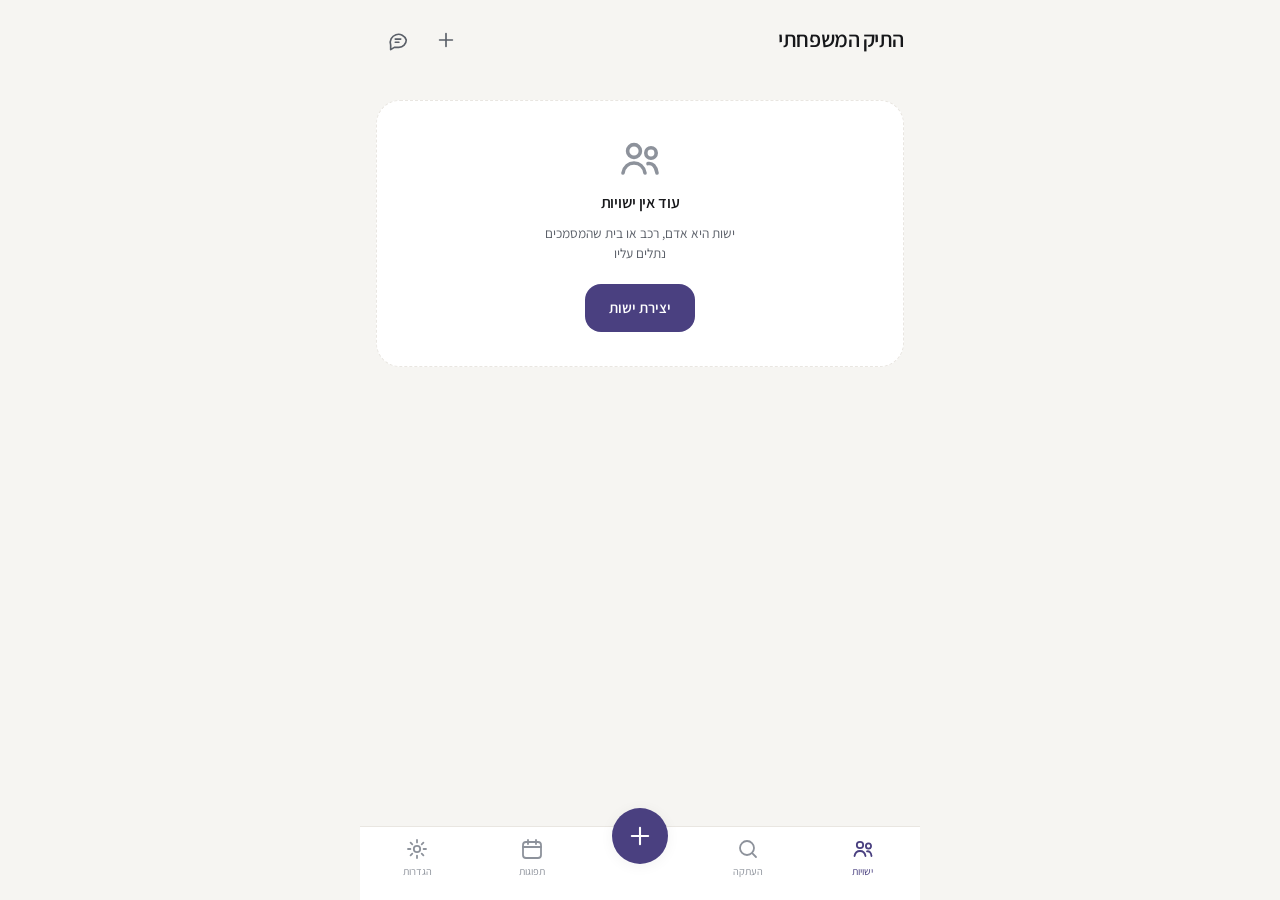
==== index.html @ 71881ee3 "Show the whole document, not the first page of it Two separate things made a multi-page PDF unreadab" ====
<!doctype html>
<html dir="rtl" lang="he">
<head>
<meta charset="utf-8">
<!-- קנה מידה נעול. מה שמתקרב ומתרחק הוא המסמך בצופה ולא האפליקציה.
     ספארי מתעלם מ-user-scalable, ולכן js/app.js:Zoom חוסם גם את המחוות. -->
<meta name="viewport" content="width=device-width, initial-scale=1, maximum-scale=1, minimum-scale=1, user-scalable=no, viewport-fit=cover">
<meta name="color-scheme" content="light">
<meta name="theme-color" content="#F6F5F2">
<title>התיק המשפחתי</title>

<!-- מראת localStorage: מציבה פלטה וכתב לפני ה-CSS, אחרת כל טעינה
     נפתחת בהבזק של פלטת ברירת המחדל. SPEC §3.5 -->
<script>window._BUNDLE_VERSION = '0.11.0';</script>
<script>
(function () {
  var r = document.documentElement;
  var pal = 'a', font = 'assistant';
  try {
    pal = localStorage.getItem('fv.palette') || pal;
    font = localStorage.getItem('fv.typeface') || font;
  } catch (e) { /* גלישה פרטית */ }
  r.setAttribute('data-pal', pal);
  r.setAttribute('data-font', font);
})();
</script>

<link rel="manifest" href="manifest.json">
<link rel="apple-touch-icon" href="icons/apple-touch-icon.png">
<meta name="apple-mobile-web-app-capable" content="yes">
<meta name="apple-mobile-web-app-status-bar-style" content="default">
<meta name="apple-mobile-web-app-title" content="התיק">
<link rel="icon" href="data:image/svg+xml,%3Csvg xmlns='http://www.w3.org/2000/svg' viewBox='0 0 24 24' fill='none' stroke='%234A4080' stroke-width='1.8' stroke-linecap='round'%3E%3Crect x='4' y='10.5' width='16' height='10.5' rx='3'/%3E%3Cpath d='M8 10.5V7.8a4 4 0 018 0v2.7'/%3E%3C/svg%3E">
<link rel="preload" href="fonts/assistant-hebrew.woff2" as="font" type="font/woff2" crossorigin>
<link rel="stylesheet" href="style.css">
</head>
<body>

<svg class="sprite" aria-hidden="true" focusable="false"
     xmlns="http://www.w3.org/2000/svg"
     fill="none" stroke="currentColor" stroke-width="1.8"
     stroke-linecap="round" stroke-linejoin="round">
  <symbol id="i-calendar" viewBox="0 0 24 24"><rect x="3" y="5" width="18" height="16" rx="3"/><path d="M8 3v4M16 3v4M3 10h18"/></symbol>
  <symbol id="i-search" viewBox="0 0 24 24"><circle cx="11" cy="11" r="7"/><path d="M20 20l-3.6-3.6"/></symbol>
  <symbol id="i-users" viewBox="0 0 24 24"><circle cx="9" cy="8" r="3.2"/><path d="M3.5 19c.6-3.2 2.9-5 5.5-5s4.9 1.8 5.5 5"/><circle cx="17.5" cy="9" r="2.6"/><path d="M16 14.3c2.3-.4 4 1.3 4.5 4.7"/></symbol>
  <symbol id="i-settings" viewBox="0 0 24 24"><circle cx="12" cy="12" r="3.2"/><path d="M12 3v2.4M12 18.6V21M21 12h-2.4M5.4 12H3M18.4 5.6l-1.7 1.7M7.3 16.7l-1.7 1.7M18.4 18.4l-1.7-1.7M7.3 7.3L5.6 5.6"/></symbol>
  <symbol id="i-plus" viewBox="0 0 24 24"><path d="M12 5v14M5 12h14"/></symbol>
  <symbol id="i-x" viewBox="0 0 24 24"><path d="M6 6l12 12M18 6L6 18"/></symbol>
  <symbol id="i-check" viewBox="0 0 24 24"><path d="M5 12.5l4.5 4.5L19 7.5"/></symbol>
  <symbol id="i-chevron" viewBox="0 0 24 24"><path d="M6 9l6 6 6-6"/></symbol>
  <symbol id="i-back" viewBox="0 0 24 24"><path d="M15 5l-7 7 7 7"/></symbol>
  <symbol id="i-eye" viewBox="0 0 24 24"><path d="M2.5 12S6 5.8 12 5.8 21.5 12 21.5 12 18 18.2 12 18.2 2.5 12 2.5 12z"/><circle cx="12" cy="12" r="3"/></symbol>
  <symbol id="i-eye-off" viewBox="0 0 24 24"><path d="M4 4l16 16"/><path d="M9.9 5.9A9.6 9.6 0 0112 5.8c6 0 9.5 6.2 9.5 6.2a17 17 0 01-3.2 3.9M6.5 8A17 17 0 002.5 12S6 18.2 12 18.2c1.2 0 2.3-.2 3.3-.6"/><path d="M9.9 9.9a3 3 0 004.2 4.2"/></symbol>
  <symbol id="i-camera" viewBox="0 0 24 24"><path d="M3 8.5A2.5 2.5 0 015.5 6h1.9l1.3-2h6.6l1.3 2h1.9A2.5 2.5 0 0121 8.5v9A2.5 2.5 0 0118.5 20h-13A2.5 2.5 0 013 17.5z"/><circle cx="12" cy="13" r="3.4"/></symbol>
  <symbol id="i-upload" viewBox="0 0 24 24"><path d="M12 16V4M8 8l4-4 4 4"/><path d="M4 15v3.5A2.5 2.5 0 006.5 21h11a2.5 2.5 0 002.5-2.5V15"/></symbol>
  <symbol id="i-paste" viewBox="0 0 24 24"><path d="M9 4.5H7.5A2.5 2.5 0 005 7v11.5A2.5 2.5 0 007.5 21h9a2.5 2.5 0 002.5-2.5V7a2.5 2.5 0 00-2.5-2.5H15"/><rect x="9" y="3" width="6" height="3.2" rx="1.2"/><path d="M9 12h6M9 15.5h4"/></symbol>
  <symbol id="i-edit" viewBox="0 0 24 24"><path d="M4 20h4l10.5-10.5a2.1 2.1 0 00-3-3L5 17z"/><path d="M14.5 6.5l3 3"/></symbol>
  <symbol id="i-trash" viewBox="0 0 24 24"><path d="M4 7h16M9 7V5h6v2M6.5 7l.8 12a2 2 0 002 1.9h5.4a2 2 0 002-1.9l.8-12"/></symbol>
  <symbol id="i-lock" viewBox="0 0 24 24"><rect x="4" y="10.5" width="16" height="10.5" rx="3"/><path d="M8 10.5V7.8a4 4 0 018 0v2.7"/></symbol>
  <symbol id="i-backspace" viewBox="0 0 24 24"><path d="M9.5 5h9A2.5 2.5 0 0121 7.5v9a2.5 2.5 0 01-2.5 2.5h-9L3 12z"/><path d="M12 9.5l5 5M17 9.5l-5 5"/></symbol>
  <symbol id="i-bell" viewBox="0 0 24 24"><path d="M18 16V11a6 6 0 10-12 0v5l-1.5 2.5h15z"/><path d="M10 21h4"/></symbol>
  <symbol id="i-file" viewBox="0 0 24 24"><path d="M14 3H7.5A2.5 2.5 0 005 5.5v13A2.5 2.5 0 007.5 21h9a2.5 2.5 0 002.5-2.5V8z"/><path d="M14 3v5h5"/></symbol>
  <symbol id="i-image" viewBox="0 0 24 24"><rect x="3" y="5" width="18" height="14" rx="3"/><circle cx="8.5" cy="10" r="1.6"/><path d="M4 17l4.5-4.5L13 17l3-3 4 4"/></symbol>
  <symbol id="i-folder" viewBox="0 0 24 24"><path d="M3 7.5A2.5 2.5 0 015.5 5h3.2l1.8 2.4h8A2.5 2.5 0 0121 9.9v7.6a2.5 2.5 0 01-2.5 2.5h-13A2.5 2.5 0 013 17.5z"/><path d="M12 11.5v5M9.5 14h5"/></symbol>
  <symbol id="i-person" viewBox="0 0 24 24"><circle cx="12" cy="8" r="3.6"/><path d="M5 20c.8-3.9 3.6-6 7-6s6.2 2.1 7 6"/></symbol>
  <symbol id="i-car" viewBox="0 0 24 24"><path d="M4 16.5V13l1.8-4.4A2.5 2.5 0 018.1 7h7.8a2.5 2.5 0 012.3 1.6L20 13v3.5"/><path d="M3.5 13h17"/><circle cx="7.5" cy="16.5" r="1.7"/><circle cx="16.5" cy="16.5" r="1.7"/></symbol>
  <symbol id="i-home" viewBox="0 0 24 24"><path d="M4 10.5L12 4l8 6.5V19a2 2 0 01-2 2H6a2 2 0 01-2-2z"/><path d="M9.5 21v-6h5v6"/></symbol>
  <symbol id="i-card" viewBox="0 0 24 24"><rect x="3" y="5.5" width="18" height="13" rx="2.5"/><circle cx="8.5" cy="11" r="2"/><path d="M5.5 16c.5-1.9 1.6-2.7 3-2.7s2.5.8 3 2.7"/><path d="M14 10h4.5M14 13h4.5"/></symbol>
  <symbol id="i-passport" viewBox="0 0 24 24"><rect x="5" y="3" width="14" height="18" rx="2.5"/><circle cx="12" cy="10" r="3.2"/><path d="M9 17h6"/></symbol>
  <symbol id="i-license" viewBox="0 0 24 24"><rect x="3" y="5.5" width="18" height="13" rx="2.5"/><path d="M7 10h4M7 13.5h6M15 10h2M15 13.5h2"/></symbol>
  <symbol id="i-gauge" viewBox="0 0 24 24"><path d="M4.5 17a8.5 8.5 0 1115 0"/><path d="M12 14l3.5-3.5"/><circle cx="12" cy="17" r="1"/></symbol>
  <symbol id="i-shield" viewBox="0 0 24 24"><path d="M12 3l7 2.8v5.6c0 4-2.8 7.6-7 9.6-4.2-2-7-5.6-7-9.6V5.8z"/></symbol>
  <symbol id="i-heart" viewBox="0 0 24 24"><path d="M12 20s-7-4.4-7-9.2A4 4 0 0112 8.6 4 4 0 0119 10.8C19 15.6 12 20 12 20z"/></symbol>
  <symbol id="i-cross" viewBox="0 0 24 24"><rect x="4" y="4" width="16" height="16" rx="4"/><path d="M12 8.5v7M8.5 12h7"/></symbol>
  <symbol id="i-cert" viewBox="0 0 24 24"><rect x="4" y="4" width="16" height="12" rx="2.5"/><path d="M8 8.5h8M8 12h4"/><path d="M9 16v4l3-1.6L15 20v-4"/></symbol>
  <symbol id="i-chat" viewBox="0 0 24 24"><path d="M21 12a8 8 0 01-8 8H8l-4 2.5V17.4A8 8 0 1121 12z"/><path d="M9 11h6M9 14.5h4"/></symbol>
  <symbol id="i-share" viewBox="0 0 24 24"><path d="M12 15V4"/><path d="M8.5 7.5L12 4l3.5 3.5"/><path d="M5 13v5.5A2.5 2.5 0 007.5 21h9a2.5 2.5 0 002.5-2.5V13"/></symbol>
  <symbol id="i-rename" viewBox="0 0 24 24"><path d="M4 20h4l10.5-10.5a2.1 2.1 0 00-3-3L5 17z"/><path d="M14.5 6.5l3 3"/><path d="M3 4h6"/></symbol>
  <symbol id="i-grip" viewBox="0 0 24 24"><path d="M9 6h.01M15 6h.01M9 12h.01M15 12h.01M9 18h.01M15 18h.01" stroke-width="2.6"/></symbol>
  <symbol id="i-history" viewBox="0 0 24 24"><path d="M3.5 12a8.5 8.5 0 108.5-8.5A8.4 8.4 0 006 6.4"/><path d="M3.5 3.5v3.4h3.4"/><path d="M12 7.5V12l3 2"/></symbol>
  <symbol id="i-zoom-in" viewBox="0 0 24 24"><circle cx="11" cy="11" r="7"/><path d="M20 20l-3.6-3.6M11 8.2v5.6M8.2 11h5.6"/></symbol>
  <symbol id="i-zoom-out" viewBox="0 0 24 24"><circle cx="11" cy="11" r="7"/><path d="M20 20l-3.6-3.6M8.2 11h5.6"/></symbol>
  <symbol id="i-doc" viewBox="0 0 24 24"><rect x="5" y="3" width="14" height="18" rx="2.5"/><path d="M8.5 8h7M8.5 12h7M8.5 16h4"/></symbol>
</svg>

<main id="app" class="app"></main>

<script src="js/config.js"></script>
<script src="js/util.js"></script>
<script src="js/kinds.js"></script>
<script src="js/doctypes.js"></script>
<script src="js/versions.js"></script>
<script src="js/db.js"></script>
<script src="js/settings.js"></script>
<script src="js/vault.js"></script>
<script src="js/files.js"></script>
<script src="js/share.js"></script>
<script src="js/mrz.js"></script>
<script src="js/gemini.js"></script>
<script src="js/parse.js"></script>
<script src="js/expiry.js"></script>
<script src="js/drive.js"></script>
<script src="js/bridge.js"></script>
<script src="js/sync.js"></script>
<script src="js/search.js"></script>
<script src="js/chat.js"></script>
<script src="js/ui.js"></script>
<script src="js/forms.js"></script>
<script src="js/screens.js"></script>
<script src="js/app.js"></script>
</body>
</html>
---- style.css ----
/* התיק המשפחתי — design-prompt.md הוא המקור. כל צבע כאן הוא טוקן. */

/* Assistant, מתארח עצמית. Google Fonts דרך CDN שובר את הבטחת האופליין
   של האפליקציה — טעינה ראשונה במכשיר חדש עלולה ליפול והכתב יקרוס.
   שני תת-סטים בלבד: עברית לממשק, לטינית לערכים. 29KB יחד. DEC-06 */
@font-face {
  font-family: "Assistant";
  font-style: normal;
  font-weight: 400 700;
  font-display: swap;
  src: url("fonts/assistant-hebrew.woff2") format("woff2");
  unicode-range: U+0307-0308, U+0590-05FF, U+200C-2010, U+20AA, U+25CC, U+FB1D-FB4F;
}
@font-face {
  font-family: "Assistant";
  font-style: normal;
  font-weight: 400 700;
  font-display: swap;
  src: url("fonts/assistant-latin.woff2") format("woff2");
  unicode-range: U+0000-00FF, U+0131, U+0152-0153, U+02BB-02BC, U+02C6, U+02DA, U+02DC, U+0304, U+0308, U+0329, U+2000-206F, U+20AC, U+2122, U+2191, U+2193, U+2212, U+2215, U+FEFF, U+FFFD;
}

/* ============ טוקנים ============ */
:root {
  /* נייטרלים — זהים בכל הפלטות */
  --bg:        #F6F5F2;
  --surface:   #FFFFFF;
  --surface-2: #FAF9F7;
  --ink:       #16171A;
  --ink-2:     #5A5F68;
  --ink-3:     #8D929B;
  --line:      #E9E6E1;

  /* קשת התפוגה. "תקין" ניטרלי, ללא צבע — DEC-05 */
  --exp-past-fg: #B02419;  --exp-past-bg: #FCEBE9;
  --exp-d30-fg:  #A05A00;  --exp-d30-bg:  #FDF1E2;
  --exp-d90-fg:  #7A6320;  --exp-d90-bg:  #FAF4E2;

  --shadow: 0 2px 14px rgba(18, 19, 24, .055);

  --r-card:  24px;
  --r-sheet: 28px;
  --r-row:   14px;
  --r-btn:   16px;
  --r-pill:  999px;

  --dur-fast: 120ms;
  --dur-base: 200ms;
  --ease: cubic-bezier(.2, .8, .2, 1);

  --nav-h: 74px;
}

/* פלטות — טוקנים בלבד. DEC-06 */
:root[data-pal="a"] { --accent:#4A4080; --accent-strong:#3A3166; --accent-soft:#EDEBF6; --accent-on:#fff; }
:root[data-pal="b"] { --accent:#1F5350; --accent-strong:#163E3C; --accent-soft:#E4EFEE; --accent-on:#fff; }
:root[data-pal="c"] {
  --accent:#A9492E; --accent-strong:#8A3A24; --accent-soft:#F7E9E4; --accent-on:#fff;
  /* הדריסה היחידה המותרת מחוץ לטוקני האקסנט: טרקוטה מתנגשת ב"פג" */
  --exp-past-fg:#9B1C2E; --exp-past-bg:#FAEAEC;
}

/* ============ בסיס ============ */
* { box-sizing: border-box; }

html, body { height: 100%; }

body {
  margin: 0;
  background: var(--bg);
  color: var(--ink);
  font-family: system-ui, -apple-system, "Segoe UI", Roboto, "Helvetica Neue", Arial, sans-serif;
  font-size: 15px;
  line-height: 1.5;
  -webkit-font-smoothing: antialiased;
  overflow-wrap: anywhere;
}

:root[data-font="assistant"] body {
  font-family: "Assistant", system-ui, -apple-system, "Segoe UI", Roboto, sans-serif;
}

h1, h2, h3 { margin: 0; line-height: 1.25; letter-spacing: -.02em; text-wrap: balance; }
p { margin: 0; }
button { font: inherit; color: inherit; }
.sprite { position: absolute; width: 0; height: 0; overflow: hidden; }
.hidden-input { position: fixed; inset-inline-start: -9999px; width: 1px; height: 1px; opacity: 0; }

:focus-visible { outline: 2px solid var(--accent); outline-offset: 2px; border-radius: 6px; }

/* מאפייני ההצגה על תג ה-sprite אינם עוברים דרך <use> — הם חייבים לשבת
   על מופע האייקון עצמו, ומשם הם יורשים אל תוך ה-shadow tree. */
.ic {
  flex: none;
  fill: none;
  stroke: currentColor;
  stroke-width: 1.8;
  stroke-linecap: round;
  stroke-linejoin: round;
}
.i-flip { transform: scaleX(-1); }

.app {
  max-width: 560px;
  margin-inline: auto;
  padding: 8px 16px calc(var(--nav-h) + 34px);
  min-height: 100%;
}
body.locked .app { padding: 0; }

/* ============ טיפוגרפיה ============ */
.scr-title { font-size: 22px; font-weight: 600; }
.scr-head { display: flex; align-items: center; gap: 8px; padding: 10px 0 14px; }
.scr-head .scr-title { flex: 1; min-width: 0; overflow: hidden; text-overflow: ellipsis; white-space: nowrap; }
.scr-actions { display: flex; gap: 4px; }
.bucket-h { font-size: 13px; color: var(--ink-2); font-weight: 500; margin: 18px 2px 8px; }
.muted { color: var(--ink-2); }
.small { font-size: 13px; }
.sect-h { font-size: 13px; color: var(--ink-2); font-weight: 500; margin: 20px 2px 8px; }

/* ============ כרטיס ============ */
.card {
  display: flex; align-items: center; gap: 12px; width: 100%;
  background: var(--surface); border: 0; border-radius: var(--r-card);
  box-shadow: var(--shadow); padding: 14px; text-align: start; cursor: pointer;
  transition: transform var(--dur-fast) var(--ease);
}
.card + .card { margin-top: 10px; }
.card:active { transform: scale(.97); }
.card-b { flex: 1; min-width: 0; display: flex; flex-direction: column; }
.card-t { font-size: 15px; font-weight: 600; letter-spacing: -.01em; overflow: hidden; text-overflow: ellipsis; white-space: nowrap; }
.card-s { font-size: 13px; color: var(--ink-2); margin-top: 2px; }
.card-go { flex: none; color: var(--ink-3); display: grid; place-items: center; }
.egroup, .dgroup { display: flex; flex-direction: column; }
.egroup .card + .card, .dgroup .card + .card { margin-top: 10px; }
.card-grip { flex: none; color: var(--ink-3); display: grid; place-items: center; opacity: .4; }

/* לחיצה ארוכה על כרטיס היא מחווה של האפליקציה, ולכן המערכת לא מקבלת
   אותה: בלי שתי השורות האלה iOS מקפיץ בועת בחירה ומבטל את הגרירה. */
.egroup .card, .dgroup .card {
  -webkit-touch-callout: none;
  user-select: none;
  -webkit-user-select: none;
}
.egroup.reordering, .dgroup.reordering { touch-action: none; }
.egroup.reordering .card-grip, .dgroup.reordering .card-grip { opacity: 1; }
.card.dragging {
  opacity: .92; box-shadow: 0 8px 24px rgba(18, 19, 24, .18);
  transform: scale(1.02); position: relative; z-index: 2;
}
.card-old { opacity: .72; }
.card-ic { flex: none; width: 40px; height: 40px; border-radius: var(--r-pill); background: var(--surface-2); color: var(--ink-2); display: grid; place-items: center; }

.av {
  flex: none; width: 40px; height: 40px; border-radius: var(--r-pill);
  display: grid; place-items: center; color: #fff; font-size: 15px; font-weight: 600;
  overflow: hidden;
}
.av img { width: 100%; height: 100%; object-fit: cover; display: block; }
.av-lg { width: 64px; height: 64px; font-size: 24px; }

.av-row { display: flex; align-items: center; gap: 14px; }
.av-host { flex: none; }
.av-acts { display: flex; flex-direction: column; gap: 6px; align-items: flex-start; }
.av-acts .btn { margin-top: 0; padding: 8px 16px; font-size: 13.5px; }

/* ============ צ׳יפ ============ */
.chip {
  font-size: 12px; font-weight: 500; padding: 4px 10px; border-radius: var(--r-pill);
  white-space: nowrap; font-variant-numeric: tabular-nums; flex: none;
}
.chip.past { background: var(--exp-past-bg); color: var(--exp-past-fg); }
.chip.d30  { background: var(--exp-d30-bg);  color: var(--exp-d30-fg); }
.chip.d90  { background: var(--exp-d90-bg);  color: var(--exp-d90-fg); }
.chip.ok   { background: transparent; color: var(--ink-2); padding-inline: 0; }
.chip.verify { background: var(--exp-d30-bg); color: var(--exp-d30-fg); font-size: 11px; padding: 2px 8px; }

.fold {
  width: 100%; display: flex; align-items: center; justify-content: space-between; gap: 8px;
  background: transparent; border: 1px solid var(--line); border-radius: var(--r-row);
  padding: 12px 14px; margin-top: 12px; font-size: 14px; color: var(--ink-2); cursor: pointer;
  transition: transform var(--dur-fast) var(--ease);
}
.fold:active { transform: scale(.97); }
.fold.open .ic { transform: rotate(180deg); }
.fold + div .card:first-child { margin-top: 10px; }

/* ============ שורת שדה ============ */
.rows { background: var(--surface); border-radius: var(--r-card); box-shadow: var(--shadow); overflow: hidden; }
.rows + .rows, .rows + .notes, .rows + .files { margin-top: 12px; }

.row {
  display: flex; align-items: center; gap: 10px; width: 100%;
  min-height: 56px; padding: 9px 14px;
  border-bottom: 1px solid var(--line); cursor: pointer; text-align: start;
  transition: transform var(--dur-fast) var(--ease);
}
.rows .row:last-child { border-bottom: 0; }
.row:active { transform: scale(.97); }
.row-b { flex: 1; min-width: 0; display: flex; flex-direction: column; }
.row-l { display: flex; align-items: center; gap: 6px; font-size: 13px; color: var(--ink-2); line-height: 1.35; }
.row-v {
  font-size: 17px; font-weight: 500; color: var(--ink); margin-top: 1px;
  font-variant-numeric: tabular-nums; letter-spacing: .01em;
  overflow: hidden; text-overflow: ellipsis; white-space: nowrap;
}
.row-multi .row-v { white-space: pre-wrap; }
.row-sub { font-size: 12px; color: var(--ink-3); margin-top: 1px; }

.eye {
  flex: none; width: 44px; height: 44px; border: 0; border-radius: var(--r-pill);
  background: transparent; color: var(--ink-3); display: grid; place-items: center; cursor: pointer;
}
.eye:hover { background: var(--surface-2); color: var(--ink-2); }

/* מצב פרטיות — מחלקה אחת. עובד רק כי כל ערך רגיש עובר את הפורמטר */
body.privacy .sens { filter: blur(6px); user-select: none; }

/* ============ חיפוש ============ */
.search {
  display: flex; align-items: center; gap: 9px; background: var(--surface);
  border-radius: var(--r-row); box-shadow: var(--shadow); padding: 4px 14px;
  color: var(--ink-3); margin-bottom: 16px;
}
.search-i {
  flex: 1; min-width: 0; border: 0; background: transparent; color: var(--ink);
  font: inherit; font-size: 15px; padding: 12px 0; outline: none;
}
.search-i::placeholder { color: var(--ink-3); }
/* כפתור הניקוי המובנה של type=search מגיע בכחול של הדפדפן ושובר את האקסנט */
.search-i::-webkit-search-cancel-button { appearance: none; display: none; }

/* ============ באנר ============ */
.notice {
  display: flex; align-items: center; gap: 10px; padding: 11px 14px;
  background: var(--accent-soft); color: var(--accent-strong);
  border-radius: var(--r-row); font-size: 13.5px; font-weight: 500; margin-bottom: 14px;
}
.notice span { flex: 1; }
.notice-go {
  display: flex; align-items: center; gap: 10px; flex: 1; min-width: 0;
  background: transparent; border: 0; padding: 0; text-align: start;
  color: inherit; font: inherit; font-weight: 500; cursor: pointer;
}
button.notice { width: 100%; border: 0; text-align: start; font: inherit; font-weight: 500; cursor: pointer; }
.notice-warn { background: var(--exp-d30-bg); color: var(--exp-d30-fg); }
.notice-info { background: var(--surface-2); color: var(--ink-2); }

.checks { background: var(--surface); border-radius: var(--r-card); box-shadow: var(--shadow); padding: 6px 14px; margin-top: 12px; }
.chk {
  display: flex; align-items: center; gap: 11px; width: 100%; padding: 11px 0;
  background: transparent; border: 0; border-bottom: 1px solid var(--line);
  text-align: start; font-size: 15px; cursor: pointer;
  transition: transform var(--dur-fast) var(--ease);
}
.chk:last-child { border-bottom: 0; }
.chk:active { transform: scale(.97); }
.chk .box { flex: none; width: 20px; height: 20px; border-radius: 6px; border: 1.8px solid var(--ink-3); }
.chk.on .box { background: var(--accent); border-color: var(--accent); }
.chk-y { color: var(--ink-3); font-size: 13px; margin-inline-start: 8px; font-variant-numeric: tabular-nums; }
.chk-b { display: flex; flex-direction: column; gap: 2px; min-width: 0; }
.chk-was { font-size: 12.5px; color: var(--ink-3); }

/* ============ מצב ריק ============ */
.empty {
  display: flex; flex-direction: column; align-items: center; gap: 8px; text-align: center;
  border: 1.5px dashed var(--line); border-radius: var(--r-card);
  background: var(--surface); padding: 34px 22px; margin-top: 24px; color: var(--ink-3);
}
.empty-t { font-size: 16px; font-weight: 600; color: var(--ink); letter-spacing: -.01em; }
.empty-s { font-size: 13.5px; color: var(--ink-2); max-width: 30ch; }
.empty-act { width: 100%; cursor: pointer; transition: transform var(--dur-fast) var(--ease); }
.empty-act:active { transform: scale(.97); }
.empty-act .btn { pointer-events: none; }
body.dragging .empty { border-color: var(--accent); background: var(--accent-soft); }

/* ============ כפתורים ============ */
.btn {
  border: 0; border-radius: var(--r-btn); background: var(--accent); color: var(--accent-on);
  font-size: 15px; font-weight: 600; padding: 13px 24px; cursor: pointer; margin-top: 12px;
  transition: transform var(--dur-fast) var(--ease);
}
.btn:active { transform: scale(.97); }
.btn.wide { width: 100%; }
.btn.ghost { background: transparent; color: var(--accent); border: 1px solid var(--accent); }
.btn.danger { background: var(--exp-past-fg); color: #fff; }
.btn.ghost.danger { background: transparent; color: var(--exp-past-fg); border-color: var(--exp-past-fg); }

.iconbtn {
  flex: none; width: 44px; height: 44px; border: 0; border-radius: var(--r-pill);
  background: transparent; color: var(--ink-2); display: grid; place-items: center; cursor: pointer;
  transition: transform var(--dur-fast) var(--ease);
}
.iconbtn:hover { background: var(--surface-2); color: var(--ink); }
.iconbtn:active { transform: scale(.97); }

/* ============ מסמך ============ */
.scr-flush { }
.doc-head { background: var(--surface); border-radius: var(--r-card); box-shadow: var(--shadow); overflow: hidden; margin-bottom: 12px; }
/* `object-position` בראש התמונה ולא במרכזה. תעודת זהות עם ספח מצולמת
   כמלבן גבוה, והמרכז שלו הוא הספח — כלומר בדיוק החלק שאינו התעודה.
   העוגן הוויזואלי אמור להראות את מה שמזהה את המסמך. */
.anchor { display: block; width: 100%; aspect-ratio: 16/10; object-fit: cover; object-position: 50% 0; background: var(--surface-2); border: 0; cursor: pointer; }
.anchor-pdf { aspect-ratio: auto; max-height: 260px; overflow: hidden; background: var(--surface-2); }
.anchor-pdf .pdf-page { border-radius: 0; box-shadow: none; }
.anchor-pdf .empty { margin: 0; border: 0; }
.anchor-none { height: 4px; background: var(--accent-soft); }
.doc-meta { display: flex; align-items: center; justify-content: space-between; gap: 10px; padding: 14px; }

.notes { background: var(--surface); border-radius: var(--r-card); box-shadow: var(--shadow); padding: 14px; margin-top: 12px; white-space: pre-wrap; }
.notes-l { font-size: 13px; color: var(--ink-2); margin-bottom: 4px; }

.files, .staged { background: var(--surface); border-radius: var(--r-card); box-shadow: var(--shadow); padding: 12px 14px; margin-top: 12px; }
.files-h { font-size: 13px; color: var(--ink-2); font-weight: 500; margin-bottom: 6px; }
.file-row { display: flex; align-items: center; gap: 10px; padding: 9px 0; border-bottom: 1px solid var(--line); cursor: pointer; color: var(--ink-2); }
.file-row:last-of-type { border-bottom: 0; }
.file-n { flex: 1; min-width: 0; color: var(--ink); font-size: 14px; overflow: hidden; text-overflow: ellipsis; white-space: nowrap; }
.file-s { font-size: 12px; color: var(--ink-3); font-variant-numeric: tabular-nums; white-space: nowrap; }

/* ============ טפסים ============ */
.form { display: flex; flex-direction: column; gap: 12px; }
.f-g { display: flex; flex-direction: column; gap: 5px; }
.f-l { font-size: 13px; color: var(--ink-2); }
.f-i {
  width: 100%; background: var(--surface); color: var(--ink);
  border: 1px solid var(--line); border-radius: var(--r-row);
  padding: 12px 14px; font: inherit; font-size: 16px; outline: none;
  font-variant-numeric: tabular-nums;
}
.f-i:focus { border-color: var(--accent); }
.f-multi { resize: vertical; min-height: 56px; font-variant-numeric: normal; }
select.f-i { appearance: none; background-image: none; }
.f-err { font-size: 12px; color: var(--exp-d30-fg); min-height: 0; }
.f-err:empty { display: none; }
.form-err { font-size: 13.5px; color: var(--exp-past-fg); margin-top: 10px; }
.form-err:empty { display: none; }

/* ============ בורר מסגרת ============ */
.crop { display: flex; flex-direction: column; gap: 8px; }
.crop-box {
  position: relative; width: 100%; aspect-ratio: 16/10; overflow: hidden;
  border-radius: var(--r-card); background: var(--surface-2);
  cursor: grab; touch-action: none; box-shadow: var(--shadow);
}
.crop-box.crop-drag { cursor: grabbing; }
.crop-box.crop-flat { cursor: default; }

/* אווטאר: המסגרת היא העיגול עצמו, ולכן היא בגודל שאפשר לגרור בו —
   עיגול של 40px אינו משטח גרירה. */
.crop-box.crop-circle {
  width: 180px; aspect-ratio: 1; border-radius: var(--r-pill);
  margin-inline: auto;
}
.crop-circle::after { display: none; }
.crop-img { display: block; width: 100%; height: 100%; object-fit: cover; pointer-events: none; }

/* קווי שליש — רומזים שהמסגרת ניתנת להזזה, בלי להתחרות בתמונה */
.crop-box::after {
  content: ''; position: absolute; inset: 0; pointer-events: none;
  background:
    linear-gradient(to bottom, rgba(255,255,255,.5) 1px, transparent 1px) 0 33.33% / 100% 33.34%,
    linear-gradient(to bottom, rgba(255,255,255,.5) 1px, transparent 1px) 0 66.66% / 100% 33.34%;
  background-repeat: no-repeat; opacity: .55;
}
.crop-box.crop-flat::after { display: none; }

.crop-range { width: 100%; accent-color: var(--accent); }
.crop-range:disabled { opacity: .4; }

.swatches { display: flex; flex-wrap: wrap; gap: 8px; }
.sw { width: 34px; height: 34px; border-radius: var(--r-pill); border: 2px solid transparent; cursor: pointer; }
.sw.on { border-color: var(--ink); }

/* ============ הגדרות ============ */
.sect { background: var(--surface); border-radius: var(--r-card); box-shadow: var(--shadow); padding: 6px 14px 14px; }
.sect + .sect { margin-top: 12px; }
.sect .sect-h { margin: 12px 0 8px; }
.sect .f-g { margin: 14px 0 4px; }
.sect > p.muted { margin: 10px 0 4px; }
.set-row { display: flex; align-items: center; justify-content: space-between; gap: 12px; padding: 10px 0; border-bottom: 1px solid var(--line); }
.set-row:last-child { border-bottom: 0; }
.set-row.col { flex-direction: column; align-items: stretch; gap: 8px; }
.set-b { display: flex; flex-direction: column; min-width: 0; }
.set-l { font-size: 15px; }
.set-s { font-size: 12.5px; color: var(--ink-2); }

/* הוראות מקופלות — נוכחות כשצריך, ולא רועשות כשלא */
.howto { margin: 12px 0 4px; }
.howto summary { font-size: 13.5px; color: var(--accent); cursor: pointer; }
.steps { margin: 10px 0 0; padding-inline-start: 20px; font-size: 13px; color: var(--ink-2); }
.steps li { margin-bottom: 5px; }
.steps bdi { color: var(--ink); font-weight: 500; }

.seg { display: flex; gap: 6px; flex-wrap: wrap; }
.seg-b {
  display: flex; align-items: center; gap: 7px; border: 1px solid var(--line);
  background: transparent; border-radius: var(--r-pill); padding: 8px 14px;
  font-size: 13.5px; color: var(--ink-2); cursor: pointer;
  transition: transform var(--dur-fast) var(--ease);
}
.seg-b:active { transform: scale(.97); }
.seg-b[aria-pressed="true"] { border-color: var(--accent); color: var(--accent); background: var(--accent-soft); }
.seg-sw { width: 14px; height: 14px; border-radius: var(--r-pill); flex: none; }

.switch {
  flex: none; width: 48px; height: 28px; border-radius: var(--r-pill);
  border: 1px solid var(--line); background: var(--surface-2); cursor: pointer;
  padding: 0; position: relative;
}
.switch i {
  position: absolute; inset-block-start: 2px; inset-inline-start: 2px;
  width: 22px; height: 22px; border-radius: var(--r-pill); background: var(--ink-3);
  transition: inset-inline-start var(--dur-base) var(--ease), background var(--dur-base) var(--ease);
}
.switch[aria-checked="true"] { background: var(--accent-soft); border-color: var(--accent); }
.switch[aria-checked="true"] i { inset-inline-start: 22px; background: var(--accent); }

/* ============ סרגל ו-FAB ============ */
.nav {
  position: fixed; inset-inline: 0; bottom: 0; z-index: 20;
  height: calc(var(--nav-h) + env(safe-area-inset-bottom));
  padding-bottom: env(safe-area-inset-bottom);
  background: var(--surface); border-top: 1px solid var(--line);
  display: flex; align-items: flex-start; padding-top: 9px;
  max-width: 560px; margin-inline: auto;
}
body.locked .nav, body.locked .fab { display: none; }
.nav-i {
  flex: 1; display: flex; flex-direction: column; align-items: center; gap: 3px;
  background: transparent; border: 0; font-size: 10.5px; color: var(--ink-3); cursor: pointer;
  transition: transform var(--dur-fast) var(--ease);
}
.nav-i:active { transform: scale(.97); }
.nav-i.on { color: var(--accent); }
.nav-gap { flex: 1; }

.fab {
  position: fixed; bottom: calc(36px + env(safe-area-inset-bottom)); z-index: 21;
  inset-inline-start: 50%; transform: translateX(50%);
  width: 56px; height: 56px; border-radius: var(--r-pill);
  background: var(--accent); color: var(--accent-on); border: 0;
  display: grid; place-items: center; cursor: pointer; box-shadow: var(--shadow);
  transition: transform var(--dur-fast) var(--ease);
}
.fab:active { transform: translateX(50%) scale(.97); }

/* ============ גיליון ============ */
.backdrop {
  position: fixed; inset: 0; z-index: 40; background: rgba(20, 21, 26, .34);
  display: flex; align-items: flex-end; justify-content: center;
  opacity: 0; transition: opacity var(--dur-base) var(--ease);
}
.backdrop.in { opacity: 1; }
.sheet {
  width: 100%; max-width: 560px; max-height: 88vh; overflow-y: auto;
  background: var(--bg); border-radius: var(--r-sheet) var(--r-sheet) 0 0;
  padding: 6px 16px calc(20px + env(safe-area-inset-bottom));
  transform: translateY(14px); transition: transform var(--dur-base) var(--ease);
}
.backdrop.in .sheet { transform: none; }
.sheet-h { display: flex; align-items: center; gap: 8px; padding: 8px 0 12px; position: sticky; top: 0; background: var(--bg); z-index: 1; }
.sheet-h h2 { flex: 1; font-size: 18px; font-weight: 600; }
.sheet-p { color: var(--ink-2); font-size: 14.5px; }
.sheet-actions { display: flex; gap: 10px; margin-top: 16px; }
.sheet-actions .btn { flex: 1; margin-top: 0; }
.sheet-actions.col { flex-direction: column; }
.sheet-full { max-height: 94vh; }

.routes { display: flex; flex-direction: column; gap: 8px; }
.route {
  display: flex; align-items: center; gap: 12px; width: 100%; text-align: start;
  background: var(--surface); border: 0; border-radius: var(--r-card);
  box-shadow: var(--shadow); padding: 14px; cursor: pointer; color: var(--accent);
  transition: transform var(--dur-fast) var(--ease);
}
.route:active { transform: scale(.97); }
.route-t { display: block; font-size: 15px; font-weight: 600; color: var(--ink); }
.route-s { display: block; font-size: 13px; color: var(--ink-2); }

.paste-target {
  min-height: 120px; margin-top: 12px;
  border: 1.5px dashed var(--accent); border-radius: var(--r-card);
  background: var(--accent-soft); color: var(--accent-strong);
  display: grid; place-items: center; padding: 20px; outline: none;
  font-size: 15px; text-align: center;
}
.paste-target:focus-visible { outline: 2px solid var(--accent); outline-offset: 2px; }
.paste-hint { pointer-events: none; }

.viewer { display: flex; flex-direction: column; gap: 10px; }
.viewer-img { display: block; width: 100%; height: auto; border-radius: var(--r-row); }

/* משטח הזום. `touch-action: none` — שתי המחוות נכתבות ב-UI.zoomable,
   כדי שהדפדפן לא ייקח לעצמו את הגלילה באמצע צביטה. */
.zoom-stage {
  overflow: auto; max-height: 74vh; touch-action: none; overscroll-behavior: contain;
  border-radius: var(--r-row); background: var(--surface-2);
  -webkit-overflow-scrolling: touch;
}
.zoom-stage.zoomed { cursor: grab; }
.zoom-inner { width: 100%; display: flex; flex-direction: column; gap: 10px; }
.zoom-inner > * { flex: none; }

.viewer-bar {
  display: flex; align-items: center; gap: 6px; position: sticky; bottom: 0;
  background: var(--bg); padding-top: 6px;
}
.viewer-hint { flex: 1; font-size: 12.5px; color: var(--ink-3); text-align: center; }
/* המקום השמור לעמוד. `aspect-ratio` נכתב בקוד מהמידות האמיתיות של העמוד,
   ולכן הגובה נכון עוד לפני שהעמוד צויר — והגלילה אינה קופצת כשהוא נצבע. */
.pdf-page {
  display: block; width: 100%; overflow: hidden;
  border-radius: var(--r-row); box-shadow: var(--shadow); background: #fff;
}
.pdf-page canvas { display: block; width: 100%; height: auto; }

/* ============ מסך נעילה ומקלדת ============ */
.lock {
  min-height: 100svh; display: flex; flex-direction: column; align-items: center;
  padding: 14vh 26px calc(26px + env(safe-area-inset-bottom)); background: var(--bg);
}
.lock-mark { color: var(--accent); margin-bottom: 20px; }
.lock-t { font-size: 17px; font-weight: 600; letter-spacing: -.01em; }
.lock-s { font-size: 13px; color: var(--ink-2); margin-top: 4px; }

.dots { display: flex; gap: 13px; margin: 30px 0 auto; }
.sheet .dots { margin: 22px 0 26px; justify-content: center; }
.dot { width: 12px; height: 12px; border-radius: var(--r-pill); border: 1.8px solid var(--ink-3); }
.dot.on { background: var(--accent); border-color: var(--accent); }
.shake { animation: shake 320ms var(--ease); }
@keyframes shake {
  0%,100% { transform: translateX(0); }
  20% { transform: translateX(-7px); }
  40% { transform: translateX(7px); }
  60% { transform: translateX(-4px); }
  80% { transform: translateX(4px); }
}

.pad { display: grid; grid-template-columns: repeat(3, 1fr); gap: 11px; width: 100%; max-width: 300px; }
.key {
  border: 0; border-radius: var(--r-btn); background: var(--surface); color: var(--ink);
  box-shadow: var(--shadow); padding: 15px 0; font-size: 22px; font-weight: 500;
  font-variant-numeric: tabular-nums; cursor: pointer;
  display: grid; place-items: center;
  transition: transform var(--dur-fast) var(--ease);
}
.key:active { transform: scale(.97); }
.key.blank { background: transparent; box-shadow: none; cursor: default; }

/* ============ מחוון סנכרון ============ */
.syncdot {
  position: fixed; top: 14px; inset-inline-start: 14px; z-index: 30;
  width: 8px; height: 8px; border-radius: var(--r-pill);
  background: transparent; transition: background var(--dur-base) var(--ease);
}
.syncdot.start { background: var(--accent); animation: pulse 1.1s ease-in-out infinite; }
.syncdot.done  { background: var(--accent-soft); }
.syncdot.error { background: var(--exp-past-fg); }
@keyframes pulse { 50% { opacity: .35; } }
body.locked .syncdot { display: none; }

/* ============ באנר עדכון ============ */
.update-bar {
  position: fixed; inset-inline: 12px; z-index: 70;
  bottom: calc(var(--nav-h) + 14px + env(safe-area-inset-bottom));
  max-width: 536px; margin-inline: auto;
  display: flex; align-items: center; gap: 12px;
  background: var(--surface); border: 1px solid var(--line);
  border-radius: var(--r-card); box-shadow: var(--shadow); padding: 12px 14px;
}
.update-bar span { flex: 1; font-size: 14.5px; font-weight: 500; }
.update-bar .btn { margin-top: 0; padding: 9px 18px; font-size: 14px; }

/* ============ toast ============ */
.toast {
  position: fixed; inset-inline: 0; bottom: calc(var(--nav-h) + 14px + env(safe-area-inset-bottom));
  z-index: 60; display: flex; justify-content: center; pointer-events: none;
  opacity: 0; transition: opacity var(--dur-fast) var(--ease);
}
.toast.show { opacity: 1; }
.toast span {
  background: rgba(22, 23, 26, .92); color: #fff; font-size: 13.5px; font-weight: 500;
  padding: 9px 18px; border-radius: var(--r-pill); max-width: 90vw; text-align: center;
}

/* ============ תנועה מרוסנת — מהקומיט הראשון ============ */
@media (prefers-reduced-motion: reduce) {
  *, *::before, *::after {
    animation-duration: .01ms !important;
    animation-iteration-count: 1 !important;
    transition-duration: .01ms !important;
    scroll-behavior: auto !important;
  }
}

/* ============ עוזר ============ */
.chat-log { display: flex; flex-direction: column; gap: 10px; padding-bottom: 8px; }
.chat-sys { align-self: center; text-align: center; max-width: 90%; }
.chat-size { text-align: center; margin-top: 4px; }
.bub {
  max-width: 88%; padding: 10px 14px; border-radius: var(--r-card);
  font-size: 14.5px; white-space: pre-wrap; box-shadow: var(--shadow);
}
.bub-user { align-self: flex-start; background: var(--accent); color: var(--accent-on); }
.bub-model { align-self: flex-end; background: var(--surface); color: var(--ink); }
.chat-bar {
  position: sticky; bottom: calc(var(--nav-h) + env(safe-area-inset-bottom));
  display: flex; gap: 8px; align-items: flex-end;
  background: var(--bg); padding: 10px 0 4px;
}
.chat-in { flex: 1; min-height: 48px; }
.chat-bar .btn { margin-top: 0; flex: none; padding: 13px 18px; }
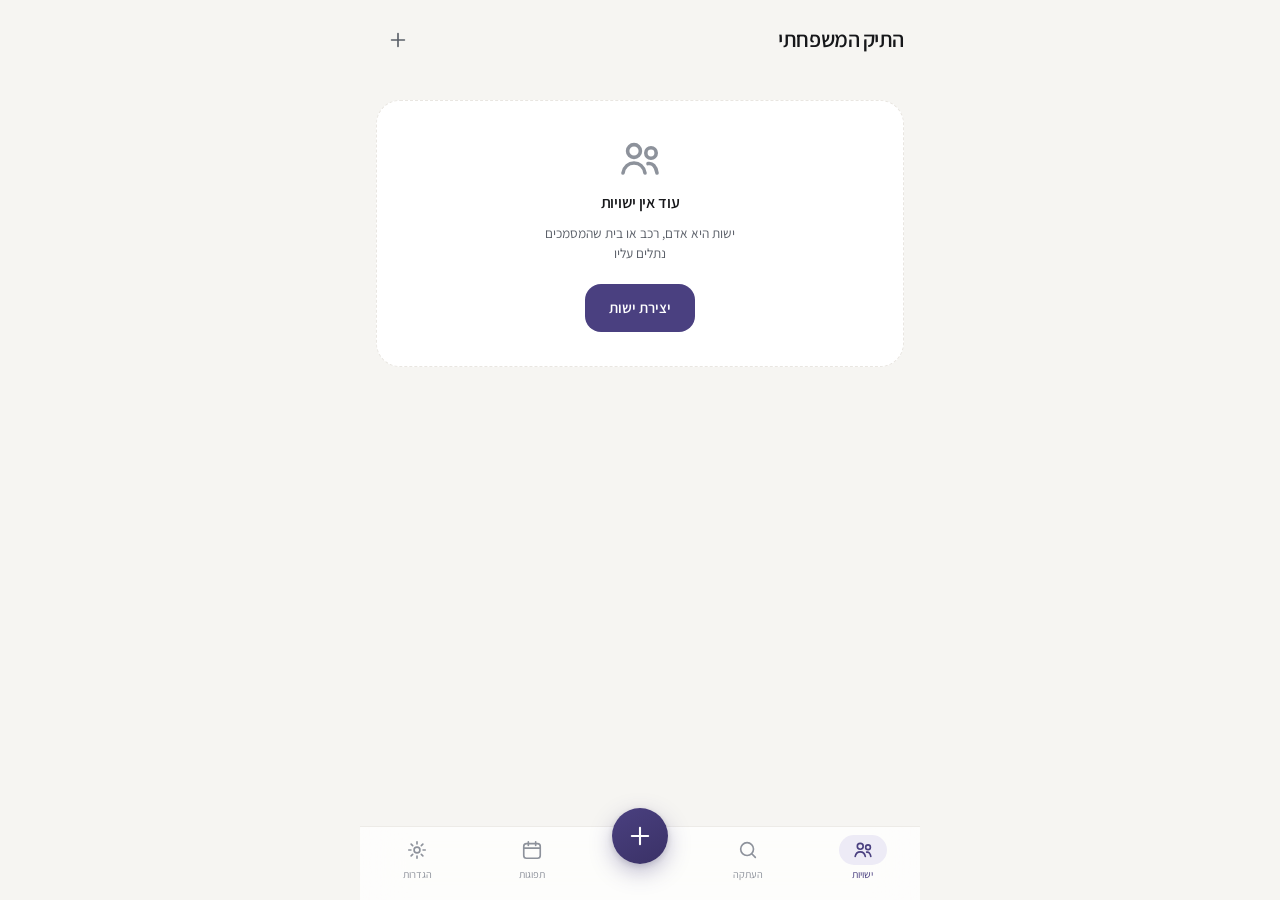
==== commit d9dc67c2: "Let the photo decide the home screen The entities screen read as washed out, and it was not for want" ====
--- a/index.html
+++ b/index.html
@@ -11,7 +11,7 @@
 
 <!-- מראת localStorage: מציבה פלטה וכתב לפני ה-CSS, אחרת כל טעינה
      נפתחת בהבזק של פלטת ברירת המחדל. SPEC §3.5 -->
-<script>window._BUNDLE_VERSION = '0.11.0';</script>
+<script>window._BUNDLE_VERSION = '0.14.0';</script>
 <script>
 (function () {
   var r = document.documentElement;
@@ -30,7 +30,7 @@
 <meta name="apple-mobile-web-app-capable" content="yes">
 <meta name="apple-mobile-web-app-status-bar-style" content="default">
 <meta name="apple-mobile-web-app-title" content="התיק">
-<link rel="icon" href="data:image/svg+xml,%3Csvg xmlns='http://www.w3.org/2000/svg' viewBox='0 0 24 24' fill='none' stroke='%234A4080' stroke-width='1.8' stroke-linecap='round'%3E%3Crect x='4' y='10.5' width='16' height='10.5' rx='3'/%3E%3Cpath d='M8 10.5V7.8a4 4 0 018 0v2.7'/%3E%3C/svg%3E">
+<link rel="icon" href="data:image/svg+xml,%3Csvg xmlns='http://www.w3.org/2000/svg' viewBox='0 0 24 24' fill='none' stroke='%234A4080' stroke-width='1.8' stroke-linecap='round'%3E%3Crect x='3.5' y='9.5' width='17' height='11' rx='3'/%3E%3Cpath d='M9 9.5V7.6a3 3 0 016 0v1.9'/%3E%3Cpath d='M3.5 13.6h17'/%3E%3C/svg%3E">
 <link rel="preload" href="fonts/assistant-hebrew.woff2" as="font" type="font/woff2" crossorigin>
 <link rel="stylesheet" href="style.css">
 </head>
@@ -80,6 +80,8 @@
   <symbol id="i-history" viewBox="0 0 24 24"><path d="M3.5 12a8.5 8.5 0 108.5-8.5A8.4 8.4 0 006 6.4"/><path d="M3.5 3.5v3.4h3.4"/><path d="M12 7.5V12l3 2"/></symbol>
   <symbol id="i-zoom-in" viewBox="0 0 24 24"><circle cx="11" cy="11" r="7"/><path d="M20 20l-3.6-3.6M11 8.2v5.6M8.2 11h5.6"/></symbol>
   <symbol id="i-zoom-out" viewBox="0 0 24 24"><circle cx="11" cy="11" r="7"/><path d="M20 20l-3.6-3.6M8.2 11h5.6"/></symbol>
+  <!-- הסימן של האפליקציה: גוף התיק, הידית וקו התפר. DEC-40 -->
+  <symbol id="i-case" viewBox="0 0 24 24"><rect x="3.5" y="9.5" width="17" height="11" rx="3"/><path d="M9 9.5V7.6a3 3 0 016 0v1.9"/><path d="M3.5 13.6h17"/></symbol>
   <symbol id="i-doc" viewBox="0 0 24 24"><rect x="5" y="3" width="14" height="18" rx="2.5"/><path d="M8.5 8h7M8.5 12h7M8.5 16h4"/></symbol>
 </svg>
 
--- a/style.css
+++ b/style.css
@@ -52,12 +52,21 @@
 }
 
 /* פלטות — טוקנים בלבד. DEC-06 */
-:root[data-pal="a"] { --accent:#4A4080; --accent-strong:#3A3166; --accent-soft:#EDEBF6; --accent-on:#fff; }
-:root[data-pal="b"] { --accent:#1F5350; --accent-strong:#163E3C; --accent-soft:#E4EFEE; --accent-on:#fff; }
+/* `--tint-1/2` ו-`--glow` נגזרים מהאקסנט ואינם צבע רביעי: הם אותו גוון
+   בשקיפות. DEC-39 — משטח שיש בו עומק במקום off-white אחיד. */
+:root[data-pal="a"] {
+  --accent:#4A4080; --accent-strong:#3A3166; --accent-soft:#EDEBF6; --accent-on:#fff;
+  --tint-1:rgba(74,64,128,.26); --tint-2:rgba(74,64,128,.11); --glow:rgba(74,64,128,.34);
+}
+:root[data-pal="b"] {
+  --accent:#1F5350; --accent-strong:#163E3C; --accent-soft:#E4EFEE; --accent-on:#fff;
+  --tint-1:rgba(31,83,80,.24); --tint-2:rgba(31,83,80,.10); --glow:rgba(31,83,80,.32);
+}
 :root[data-pal="c"] {
   --accent:#A9492E; --accent-strong:#8A3A24; --accent-soft:#F7E9E4; --accent-on:#fff;
   /* הדריסה היחידה המותרת מחוץ לטוקני האקסנט: טרקוטה מתנגשת ב"פג" */
   --exp-past-fg:#9B1C2E; --exp-past-bg:#FAEAEC;
+  --tint-1:rgba(169,73,46,.22); --tint-2:rgba(169,73,46,.09); --glow:rgba(169,73,46,.30);
 }
 
 /* ============ בסיס ============ */
@@ -144,10 +153,35 @@
 }
 .egroup.reordering, .dgroup.reordering { touch-action: none; }
 .egroup.reordering .card-grip, .dgroup.reordering .card-grip { opacity: 1; }
+
+/* ההמתנה נראית. בלי זה יש 320ms של שום דבר ואז קפיצה, וזה נקרא כתקלה
+   ולא כמחווה — האצבע לא יודעת אם המכשיר בכלל שם לב אליה. */
+.egroup .card.pressing, .dgroup .card.pressing {
+  transform: scale(.96);
+  transition: transform 320ms var(--ease);
+}
+.egroup .card.pressing .card-grip, .dgroup .card.pressing .card-grip { opacity: 1; }
+
+/* השכנים מחליקים אל מקומם החדש. ה-transform עצמו נכתב מ-FLIP ב-ui.js;
+   מה שיושב כאן הוא רק משך המעבר. */
+.egroup.reordering .card, .dgroup.reordering .card {
+  transition: transform 170ms var(--ease);
+}
+/* הכיווץ של `:active` נכון לנגיעה קצרה ושגוי באמצע גרירה — הוא היה
+   נאבק ב-transform שנושא את הכרטיס. */
+.egroup.reordering .card:active, .dgroup.reordering .card:active { transform: none; }
+
+/* הנגרר עצמו: מורם, בלי מעבר (ui.js נועל אותו inline כדי שיעקוב אחרי
+   האצבע 1:1), ומעל כולם. */
 .card.dragging {
-  opacity: .92; box-shadow: 0 8px 24px rgba(18, 19, 24, .18);
-  transform: scale(1.02); position: relative; z-index: 2;
-}
+  opacity: .96;
+  box-shadow: 0 14px 30px rgba(18, 19, 24, .24);
+  position: relative; z-index: 3;
+  cursor: grabbing;
+}
+.egroup.reordering .card.dragging, .dgroup.reordering .card.dragging { transition: none; }
+/* הנחיתה — הכרטיס מחליק אל המשבצת במקום להיתלש אליה */
+.card.landing { transition: transform 200ms var(--ease), box-shadow 200ms var(--ease); }
 .card-old { opacity: .72; }
 .card-ic { flex: none; width: 40px; height: 40px; border-radius: var(--r-pill); background: var(--surface-2); color: var(--ink-2); display: grid; place-items: center; }
 
@@ -157,12 +191,151 @@
   overflow: hidden;
 }
 .av img { width: 100%; height: 100%; object-fit: cover; display: block; }
+/* הטבעת היא המקום היחיד במסך הבית שבו הקשת החמה נוגעת בישות עצמה */
+/* הטבעת נכתבת כטוקן ולא כ-box-shadow, כדי שהמסגרת הלבנה של הרצועה
+   והטבעת של הדלי לא ידרסו זו את זו לפי סדר הסלקטורים. הצבע הוא בדיוק
+   צבע הצ׳יפ של אותו דלי — אותו סימן, שתי צורות. */
+.av { --ring: 0 0 0 0 transparent; }
+.av.ring-past { --ring: 0 0 0 3px var(--exp-past-fg); }
+.av.ring-d30  { --ring: 0 0 0 3px var(--exp-d30-fg); }
+.av.ring-d90  { --ring: 0 0 0 3px var(--exp-d90-fg); }
 .av-lg { width: 64px; height: 64px; font-size: 24px; }
 
 .av-row { display: flex; align-items: center; gap: 14px; }
 .av-host { flex: none; }
 .av-acts { display: flex; flex-direction: column; gap: 6px; align-items: flex-start; }
 .av-acts .btn { margin-top: 0; padding: 8px 16px; font-size: 13.5px; }
+
+/* ============ מסך הבית ============ */
+/* DEC-39. המסך מציג תמונות, ולכן הפריסה נגזרת מהן: פנים בעיגול, רכב
+   או דירה בפס רחב. */
+.scr-home { position: relative; }
+
+/* השדה: שני ענני אקסנט רכים ושכבת גרעין. גרדיאנט אחד במסך, אף גוון חדש. */
+.home-field {
+  position: absolute; inset-inline: -16px; top: -8px; height: 356px;
+  pointer-events: none; z-index: 0;
+  background:
+    radial-gradient(112% 74% at 82% -14%, var(--tint-1), transparent 60%),
+    radial-gradient(86% 62% at 8% 6%, var(--tint-2), transparent 64%),
+    linear-gradient(180deg, var(--accent-soft) 0%, rgba(246, 245, 242, 0) 92%);
+}
+/* בלי הגרעין השדה נראה כמו גרדיאנט של תבנית ולא כמו נייר */
+.home-field::after {
+  content: ""; position: absolute; inset: 0; opacity: .5;
+  background-image: url("data:image/svg+xml,%3Csvg xmlns='http://www.w3.org/2000/svg' width='140' height='140'%3E%3Cfilter id='n'%3E%3CfeTurbulence type='fractalNoise' baseFrequency='.85' numOctaves='3'/%3E%3CfeColorMatrix type='saturate' values='0'/%3E%3C/filter%3E%3Crect width='140' height='140' filter='url(%23n)' opacity='.055'/%3E%3C/svg%3E");
+  -webkit-mask-image: linear-gradient(180deg, #000 0%, transparent 88%);
+  mask-image: linear-gradient(180deg, #000 0%, transparent 88%);
+}
+.scr-home > *:not(.home-field) { position: relative; z-index: 1; }
+
+.mast { display: flex; align-items: center; gap: 11px; padding: 16px 0 0; }
+.mast-tile {
+  flex: none; width: 44px; height: 44px; border-radius: 15px;
+  background: linear-gradient(148deg, var(--accent) 0%, var(--accent-strong) 100%);
+  color: var(--accent-on); display: grid; place-items: center;
+  box-shadow: 0 5px 14px var(--glow), inset 0 1px 0 rgba(255, 255, 255, .22);
+}
+.mast-b { flex: 1; min-width: 0; }
+.mast-t {
+  font-size: 21px; font-weight: 700; letter-spacing: -.032em; line-height: 1.2;
+  overflow: hidden; text-overflow: ellipsis; white-space: nowrap;
+}
+.mast-s {
+  display: flex; align-items: center; gap: 6px; margin-top: 1px;
+  font-size: 12.5px; font-weight: 500; color: var(--accent-strong);
+  font-variant-numeric: tabular-nums; white-space: nowrap;
+}
+.mast-s .quiet { opacity: .66; font-weight: 400; }
+.mast-s .sep { opacity: .38; }
+.mast-flag {
+  background: transparent; border: 0; padding: 0; font: inherit; font-weight: 600;
+  cursor: pointer; color: var(--exp-d30-fg); display: inline-flex; align-items: center; gap: 5px;
+}
+.mast-flag i { width: 6px; height: 6px; border-radius: var(--r-pill); background: currentColor; }
+.mast .iconbtn { color: var(--accent-strong); }
+
+.grp-h { display: flex; align-items: center; gap: 9px; margin: 26px 2px 12px; }
+.grp-h b { font-size: 13px; font-weight: 600; color: var(--ink-2); }
+.grp-h em {
+  font-style: normal; font-size: 11px; font-weight: 700; line-height: 1;
+  padding: 4px 8px; border-radius: var(--r-pill);
+  background: var(--accent-soft); color: var(--accent-strong);
+  font-variant-numeric: tabular-nums;
+}
+
+/* ---- הרצועה ---- */
+.egroup.rail {
+  flex-direction: row; align-items: stretch; gap: 10px;
+  margin-inline-end: -16px; padding: 0 0 4px 16px;
+  overflow-x: auto; scrollbar-width: none;
+}
+.egroup.rail::-webkit-scrollbar { display: none; }
+.egroup.rail .card + .card { margin-top: 0; }
+
+/* זכוכית: השדה נראה דרך האריח במקום להיחסם בו */
+.egroup.rail .ptile {
+  flex: none; width: 106px; display: block; text-align: center;
+  padding: 12px 10px 14px; border-radius: var(--r-card);
+  background: rgba(255, 255, 255, .62);
+  -webkit-backdrop-filter: blur(16px) saturate(1.5);
+  backdrop-filter: blur(16px) saturate(1.5);
+  border: 1px solid rgba(255, 255, 255, .78);
+  box-shadow: 0 6px 18px rgba(18, 19, 24, .07);
+}
+@supports not (backdrop-filter: blur(2px)) {
+  .egroup.rail .ptile { background: rgba(255, 255, 255, .93); }
+}
+.egroup.rail .ptile .av {
+  margin: 0 auto;
+  box-shadow: 0 0 0 2.5px var(--surface), var(--ring), 0 3px 10px rgba(18, 19, 24, .14);
+}
+.egroup.rail .ptile .card-b { margin-top: 11px; align-items: center; }
+.egroup.rail .ptile .card-t { font-size: 13.5px; }
+.egroup.rail .ptile .card-s { font-size: 11.5px; color: var(--ink-3); margin-top: 2px; }
+.egroup.rail .ptile .chip { display: inline-block; font-size: 11.5px; padding: 3px 9px; }
+
+.ptile-add {
+  flex: none; width: 106px; border-radius: var(--r-card);
+  background: transparent; color: var(--accent);
+  border: 1.5px dashed var(--accent-soft);
+  display: grid; place-items: center; cursor: pointer;
+  transition: transform var(--dur-fast) var(--ease);
+}
+.ptile-add:hover { border-color: var(--accent); }
+.ptile-add:active { transform: scale(.97); }
+
+/* ---- הלוח ---- */
+.egroup.board {
+  display: grid; grid-template-columns: repeat(2, minmax(0, 1fr)); gap: 10px;
+}
+.egroup.board .card + .card { margin-top: 0; }
+.egroup.board .atile {
+  display: block; padding: 0; overflow: hidden;
+  border-radius: var(--r-card); box-shadow: 0 4px 18px rgba(18, 19, 24, .07);
+}
+.atile-img { position: relative; display: block; aspect-ratio: 16 / 10; overflow: hidden; }
+.atile-img img { width: 100%; height: 100%; object-fit: cover; display: block; }
+.av-blank { display: grid; place-items: center; width: 100%; height: 100%; color: rgba(255, 255, 255, .82); }
+/* התווית והצ׳יפ יושבים על התמונה, ולכן יש להם רקע מטושטש וצעיף ולא ריבוע */
+.atile-k {
+  position: absolute; top: 9px; inset-inline-start: 10px;
+  font-size: 10.5px; font-weight: 700; letter-spacing: .09em;
+  padding: 3px 8px; border-radius: var(--r-pill);
+  background: rgba(255, 255, 255, .74); color: var(--ink-2);
+  -webkit-backdrop-filter: blur(8px); backdrop-filter: blur(8px);
+}
+.atile-veil {
+  position: absolute; inset-inline: 0; bottom: 0; height: 58px;
+  background: linear-gradient(180deg, rgba(20, 18, 16, 0) 0%, rgba(20, 18, 16, .42) 100%);
+}
+.atile-c { position: absolute; bottom: 8px; inset-inline-end: 9px; }
+.egroup.board .atile .card-b { padding: 11px 14px 14px; }
+.egroup.board .atile .card-t { font-size: 15.5px; letter-spacing: -.012em; }
+.egroup.board .atile .card-s {
+  font-size: 12px; color: var(--ink-3); margin-top: 1px;
+  overflow: hidden; text-overflow: ellipsis; white-space: nowrap;
+}
 
 /* ============ צ׳יפ ============ */
 .chip {
@@ -335,6 +508,15 @@
 .form-err { font-size: 13.5px; color: var(--exp-past-fg); margin-top: 10px; }
 .form-err:empty { display: none; }
 
+/* שדה פתוח: התווית היא קלט ולא תווית, ולכן היא נראית קטנה יותר מהערך —
+   העין צריכה למצוא את הערך קודם, בדיוק כמו בשורה רגילה. */
+.f-x-h { display: flex; align-items: center; gap: 6px; }
+.f-x-l {
+  flex: 1; padding: 7px 10px; font-size: 13.5px;
+  background: transparent; border-style: dashed; color: var(--ink-2);
+}
+.f-x-l:focus { background: var(--surface); border-style: solid; }
+
 /* ============ בורר מסגרת ============ */
 .crop { display: flex; flex-direction: column; gap: 8px; }
 .crop-box {
@@ -420,26 +602,43 @@
   position: fixed; inset-inline: 0; bottom: 0; z-index: 20;
   height: calc(var(--nav-h) + env(safe-area-inset-bottom));
   padding-bottom: env(safe-area-inset-bottom);
-  background: var(--surface); border-top: 1px solid var(--line);
-  display: flex; align-items: flex-start; padding-top: 9px;
+  /* שקוף למחצה, והתוכן נגלל מתחתיו — זה מה שנותן למסך עומק בלי להוסיף
+     ולו רכיב אחד. DEC-39 */
+  background: rgba(255, 255, 255, .74);
+  -webkit-backdrop-filter: blur(22px) saturate(1.6);
+  backdrop-filter: blur(22px) saturate(1.6);
+  border-top: 1px solid rgba(233, 230, 225, .8);
+  display: flex; align-items: flex-start; padding-top: 7px;
   max-width: 560px; margin-inline: auto;
+}
+@supports not (backdrop-filter: blur(2px)) {
+  .nav { background: var(--surface); }
 }
 body.locked .nav, body.locked .fab { display: none; }
 .nav-i {
-  flex: 1; display: flex; flex-direction: column; align-items: center; gap: 3px;
+  flex: 1; display: flex; flex-direction: column; align-items: center; gap: 2px;
   background: transparent; border: 0; font-size: 10.5px; color: var(--ink-3); cursor: pointer;
   transition: transform var(--dur-fast) var(--ease);
 }
 .nav-i:active { transform: scale(.97); }
+/* הכרית מסמנת את הטאב הפעיל, ומוסיפה אקסנט במקום שכבר נושא משמעות */
+.nav-i i {
+  display: grid; place-items: center; width: 48px; height: 30px;
+  border-radius: var(--r-pill); background: transparent;
+  transition: background var(--dur-base) var(--ease);
+}
 .nav-i.on { color: var(--accent); }
+.nav-i.on i { background: var(--accent-soft); }
 .nav-gap { flex: 1; }
 
 .fab {
   position: fixed; bottom: calc(36px + env(safe-area-inset-bottom)); z-index: 21;
   inset-inline-start: 50%; transform: translateX(50%);
   width: 56px; height: 56px; border-radius: var(--r-pill);
-  background: var(--accent); color: var(--accent-on); border: 0;
-  display: grid; place-items: center; cursor: pointer; box-shadow: var(--shadow);
+  background: linear-gradient(150deg, var(--accent) 0%, var(--accent-strong) 100%);
+  color: var(--accent-on); border: 0;
+  display: grid; place-items: center; cursor: pointer;
+  box-shadow: 0 8px 22px var(--glow), 0 2px 6px rgba(18, 19, 24, .14);
   transition: transform var(--dur-fast) var(--ease);
 }
 .fab:active { transform: translateX(50%) scale(.97); }
